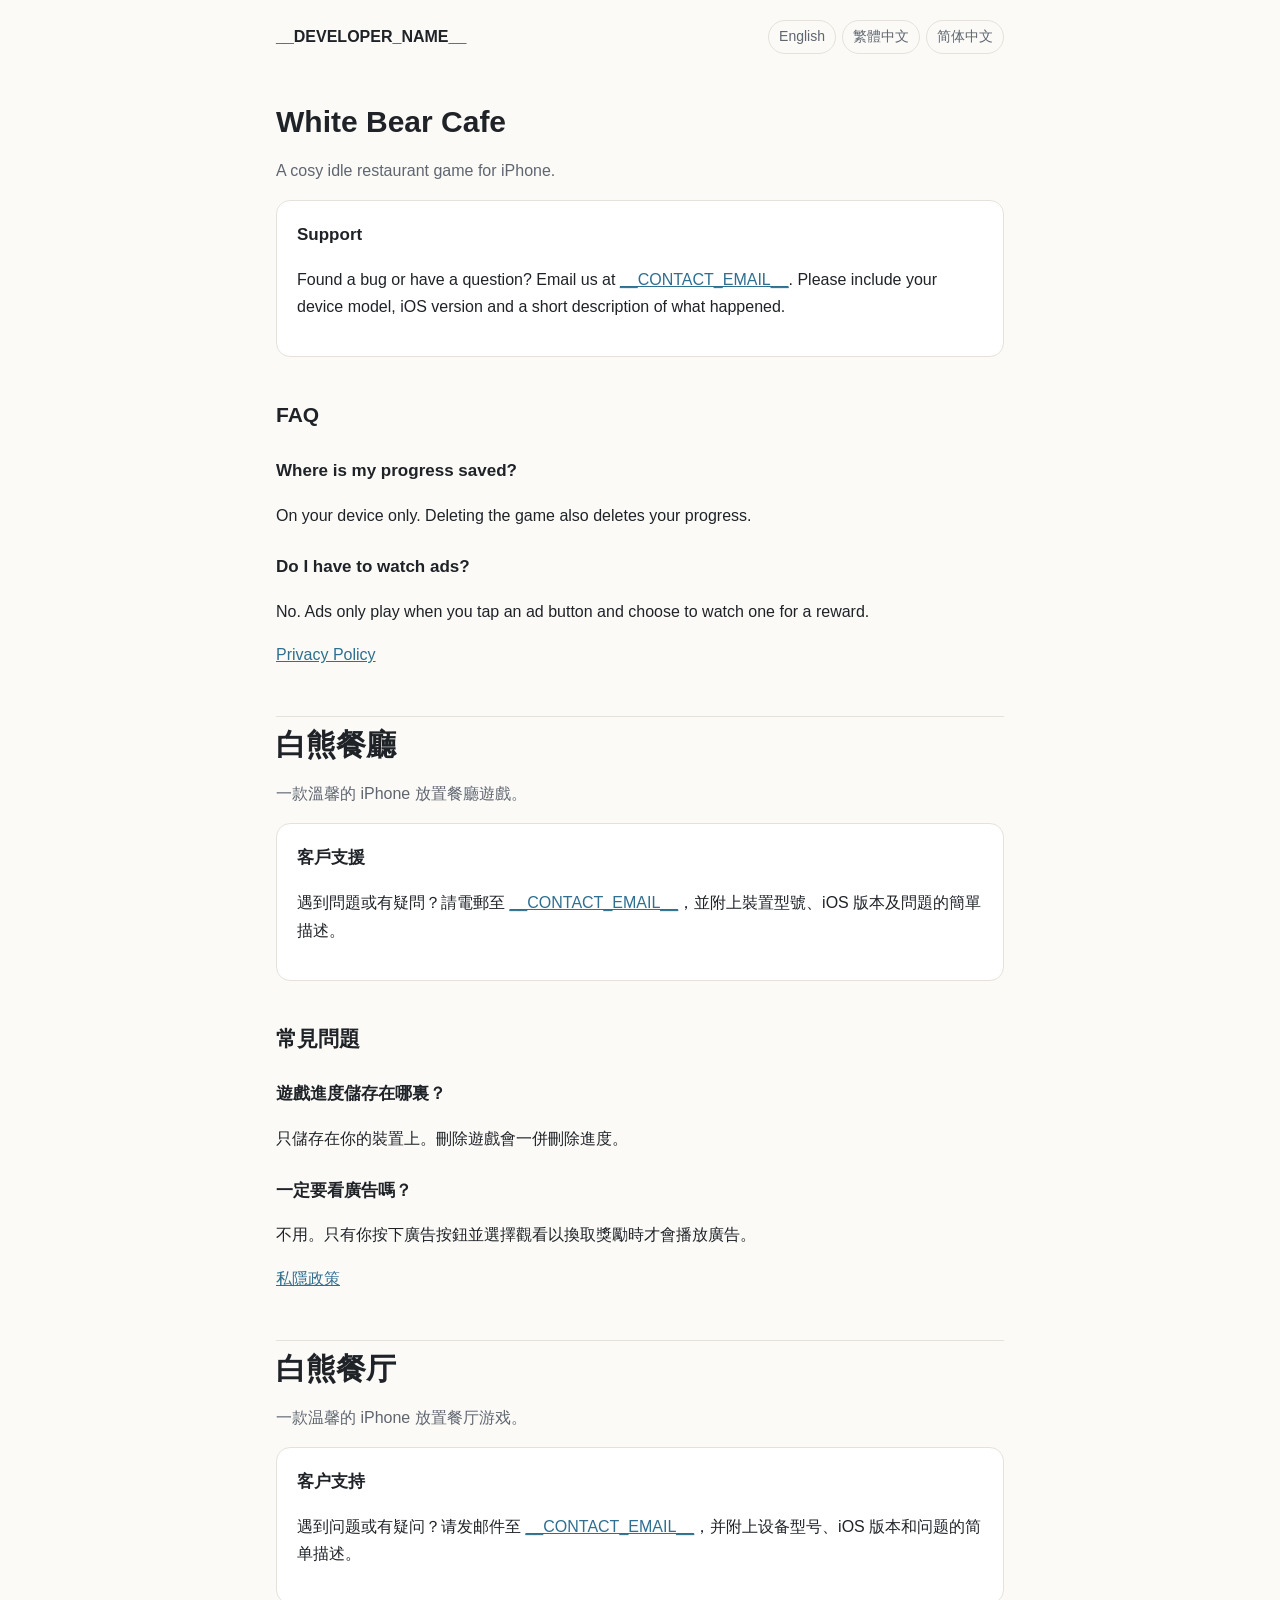
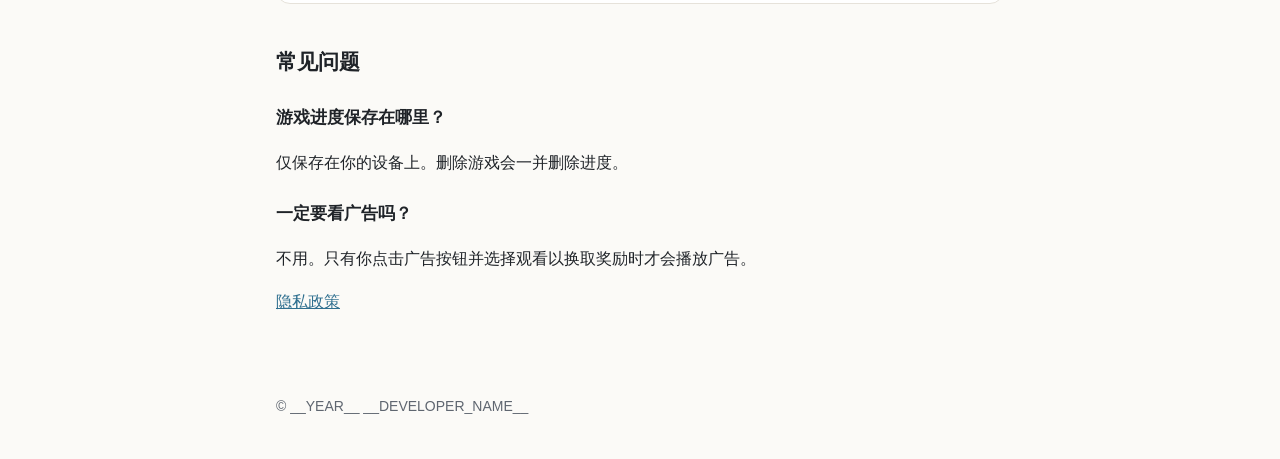
==== whitebear/index.html @ 40621d34 "feat(site): 开发者主页、白熊餐厅支持页与隐私政策、app-ads.txt 占位 Co-Authored-By: Claude Opus 5.5 <noreply@anthropic.com" ====
<!doctype html>
<html lang="en">
<head>
  <meta charset="utf-8">
  <meta name="viewport" content="width=device-width, initial-scale=1">
  <title>White Bear Cafe Support</title>
  <meta name="description" content="Support and contact for the mobile game White Bear Cafe.">
  <link rel="stylesheet" href="../assets/style.css">
</head>
<body>
<header class="site">
  <a class="home" href="../">__DEVELOPER_NAME__</a>
  <nav class="lang">
    <a href="#en" hreflang="en">English</a>
    <a href="#zh-hant" hreflang="zh-Hant">繁體中文</a>
    <a href="#zh-hans" hreflang="zh-Hans">简体中文</a>
  </nav>
</header>

<main>

<section class="lang-block" id="en" lang="en">
  <h1>White Bear Cafe</h1>
  <p class="muted">A cosy idle restaurant game for iPhone.</p>

  <div class="card">
    <h3>Support</h3>
    <p>Found a bug or have a question? Email us at
    <a href="mailto:__CONTACT_EMAIL__">__CONTACT_EMAIL__</a>.
    Please include your device model, iOS version and a short description of what happened.</p>
  </div>

  <h2>FAQ</h2>
  <h3>Where is my progress saved?</h3>
  <p>On your device only. Deleting the game also deletes your progress.</p>
  <h3>Do I have to watch ads?</h3>
  <p>No. Ads only play when you tap an ad button and choose to watch one for a reward.</p>

  <p><a href="privacy.html#en">Privacy Policy</a></p>
</section>

<section class="lang-block" id="zh-hant" lang="zh-Hant">
  <h1>白熊餐廳</h1>
  <p class="muted">一款溫馨的 iPhone 放置餐廳遊戲。</p>

  <div class="card">
    <h3>客戶支援</h3>
    <p>遇到問題或有疑問？請電郵至
    <a href="mailto:__CONTACT_EMAIL__">__CONTACT_EMAIL__</a>，並附上裝置型號、iOS 版本及問題的簡單描述。</p>
  </div>

  <h2>常見問題</h2>
  <h3>遊戲進度儲存在哪裏？</h3>
  <p>只儲存在你的裝置上。刪除遊戲會一併刪除進度。</p>
  <h3>一定要看廣告嗎？</h3>
  <p>不用。只有你按下廣告按鈕並選擇觀看以換取獎勵時才會播放廣告。</p>

  <p><a href="privacy.html#zh-hant">私隱政策</a></p>
</section>

<section class="lang-block" id="zh-hans" lang="zh-Hans">
  <h1>白熊餐厅</h1>
  <p class="muted">一款温馨的 iPhone 放置餐厅游戏。</p>

  <div class="card">
    <h3>客户支持</h3>
    <p>遇到问题或有疑问？请发邮件至
    <a href="mailto:__CONTACT_EMAIL__">__CONTACT_EMAIL__</a>，并附上设备型号、iOS 版本和问题的简单描述。</p>
  </div>

  <h2>常见问题</h2>
  <h3>游戏进度保存在哪里？</h3>
  <p>仅保存在你的设备上。删除游戏会一并删除进度。</p>
  <h3>一定要看广告吗？</h3>
  <p>不用。只有你点击广告按钮并选择观看以换取奖励时才会播放广告。</p>

  <p><a href="privacy.html#zh-hans">隐私政策</a></p>
</section>

</main>

<footer>© __YEAR__ __DEVELOPER_NAME__</footer>
</body>
</html>
---- assets/style.css ----
:root {
  --bg: #fbfaf7;
  --surface: #ffffff;
  --text: #1f2328;
  --muted: #5f6670;
  --line: #e6e2da;
  --accent: #2f6f8f;
  --radius: 14px;
  color-scheme: light dark;
}

@media (prefers-color-scheme: dark) {
  :root {
    --bg: #15171a;
    --surface: #1d2024;
    --text: #e8e6e3;
    --muted: #a3a9b1;
    --line: #2e3238;
    --accent: #7cc0e0;
  }
}

* { box-sizing: border-box; }

body {
  margin: 0;
  background: var(--bg);
  color: var(--text);
  font: 16px/1.7 -apple-system, BlinkMacSystemFont, "Segoe UI", "PingFang TC", "PingFang SC",
    "Noto Sans TC", "Noto Sans SC", "Microsoft JhengHei", sans-serif;
  -webkit-text-size-adjust: 100%;
}

main {
  max-width: 760px;
  margin: 0 auto;
  padding: 48px 16px 64px;
}

header.site {
  max-width: 760px;
  margin: 0 auto;
  padding: 20px 16px 0;
  display: flex;
  justify-content: space-between;
  align-items: center;
  gap: 12px;
  flex-wrap: wrap;
}

header.site a.home { color: var(--text); font-weight: 600; text-decoration: none; }

nav.lang { display: flex; gap: 6px; flex-wrap: wrap; }

nav.lang a {
  font-size: 14px;
  padding: 4px 10px;
  border: 1px solid var(--line);
  border-radius: 999px;
  color: var(--muted);
  text-decoration: none;
}

nav.lang a:hover { color: var(--text); border-color: var(--muted); }

h1 { font-size: 30px; line-height: 1.3; margin: 0 0 8px; }
h2 { font-size: 21px; margin: 40px 0 8px; }
h3 { font-size: 17px; margin: 24px 0 4px; }

p, li { overflow-wrap: anywhere; }

a { color: var(--accent); }

.muted { color: var(--muted); }

.card {
  background: var(--surface);
  border: 1px solid var(--line);
  border-radius: var(--radius);
  padding: 20px;
  margin: 16px 0;
}

.card h3 { margin-top: 0; }

section.lang-block {
  border-top: 1px solid var(--line);
  margin-top: 48px;
  padding-top: 8px;
}

section.lang-block:first-of-type { border-top: 0; margin-top: 0; padding-top: 0; }

footer {
  max-width: 760px;
  margin: 0 auto;
  padding: 0 16px 40px;
  font-size: 14px;
  color: var(--muted);
}
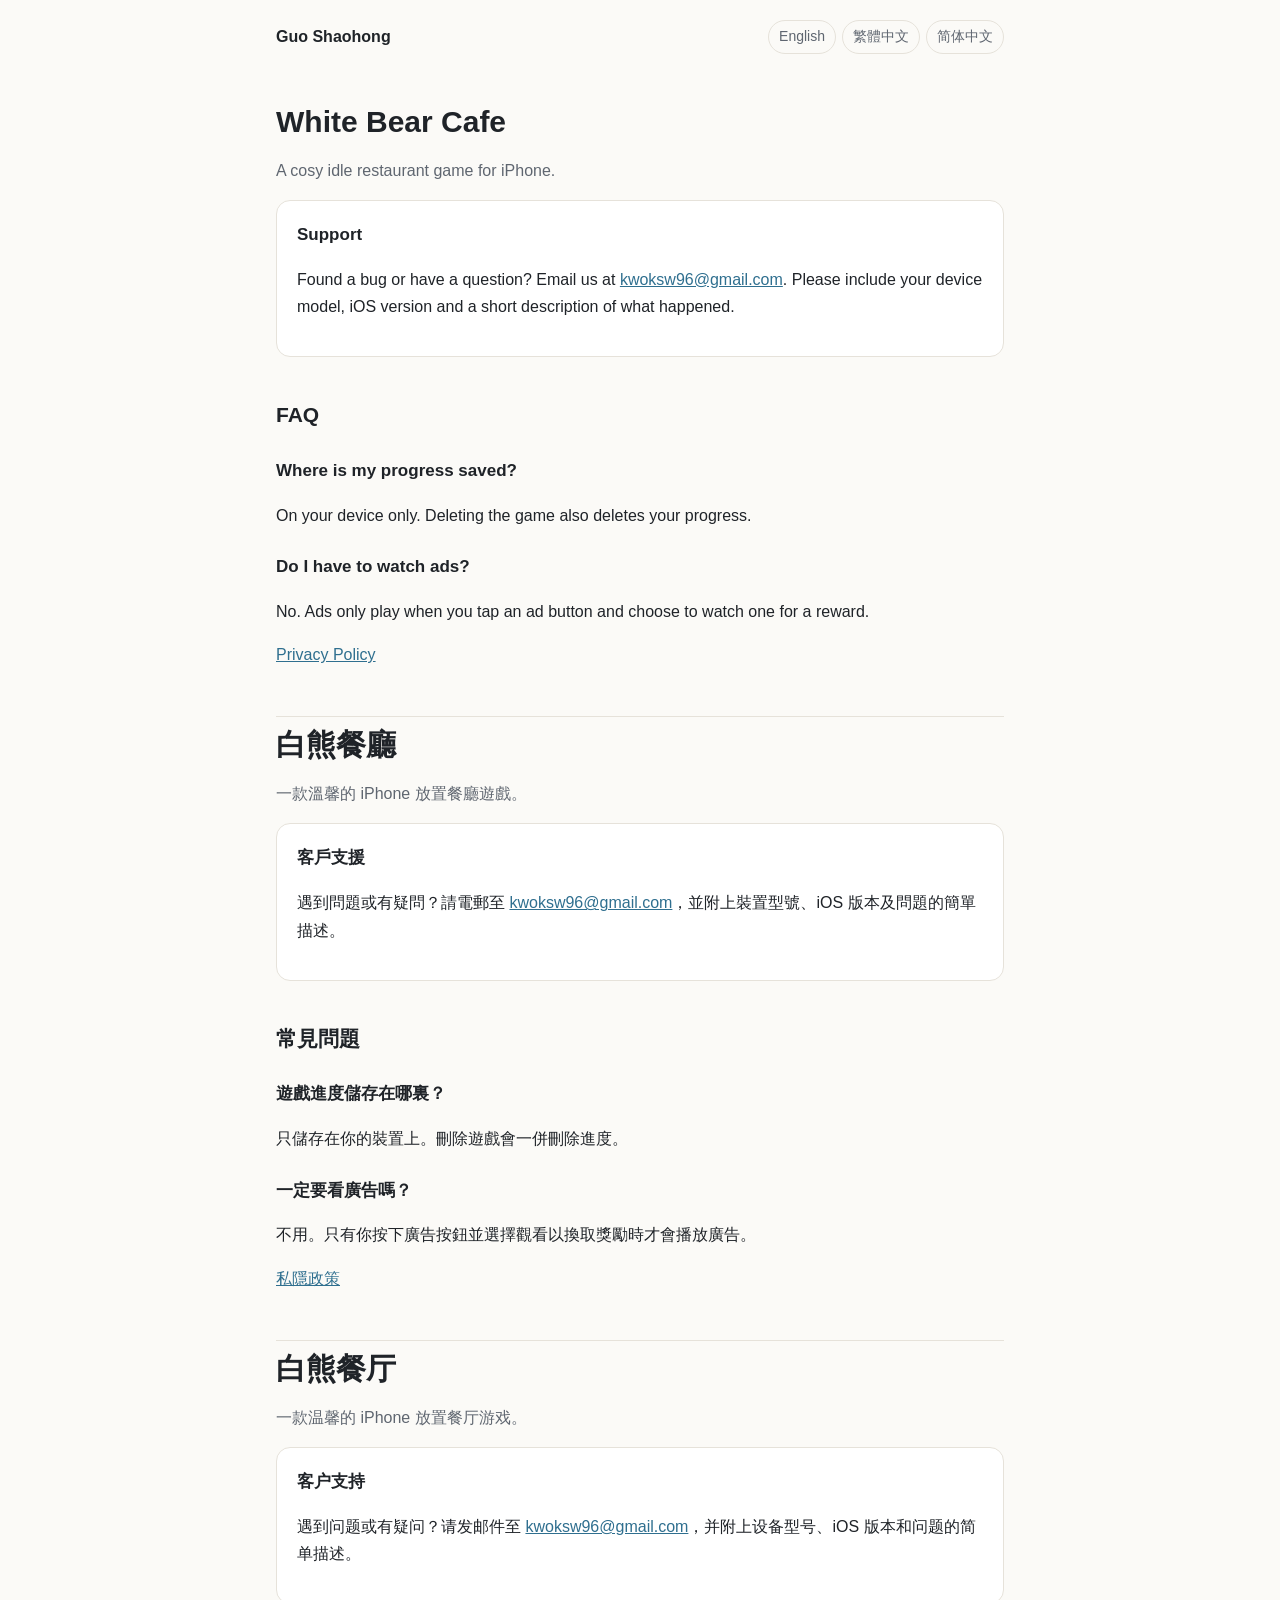
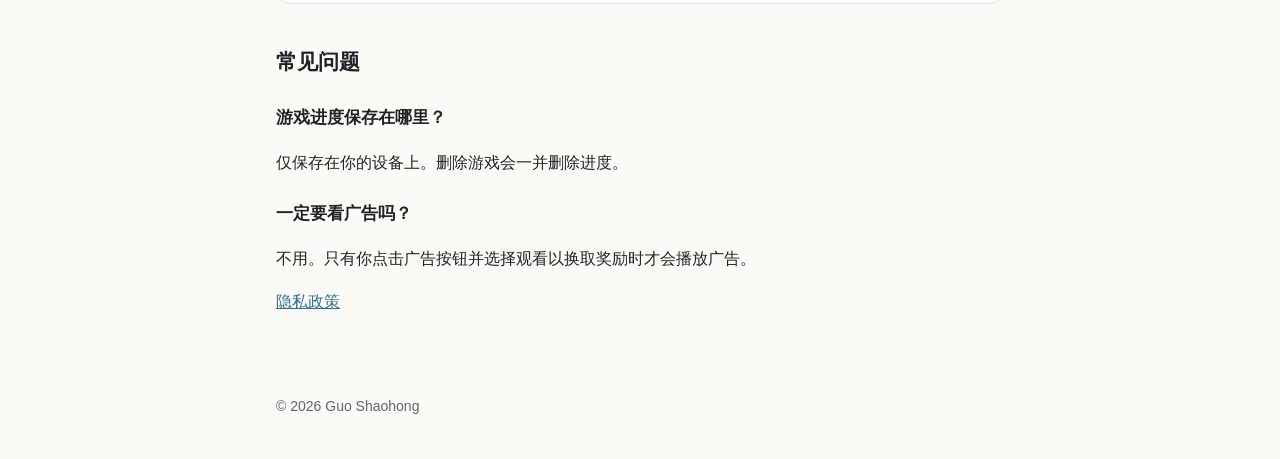
==== commit a0f6419b: "feat(site): 填入开发者信息，app-ads.txt 加 AdMob 发布商 Co-Authored-By: Claude Opus 5.5 <noreply@anthropic.com>" ====
--- a/whitebear/index.html
+++ b/whitebear/index.html
@@ -9,7 +9,7 @@
 </head>
 <body>
 <header class="site">
-  <a class="home" href="../">__DEVELOPER_NAME__</a>
+  <a class="home" href="../">Guo Shaohong</a>
   <nav class="lang">
     <a href="#en" hreflang="en">English</a>
     <a href="#zh-hant" hreflang="zh-Hant">繁體中文</a>
@@ -26,7 +26,7 @@
   <div class="card">
     <h3>Support</h3>
     <p>Found a bug or have a question? Email us at
-    <a href="mailto:__CONTACT_EMAIL__">__CONTACT_EMAIL__</a>.
+    <a href="mailto:kwoksw96@gmail.com">kwoksw96@gmail.com</a>.
     Please include your device model, iOS version and a short description of what happened.</p>
   </div>
 
@@ -46,7 +46,7 @@
   <div class="card">
     <h3>客戶支援</h3>
     <p>遇到問題或有疑問？請電郵至
-    <a href="mailto:__CONTACT_EMAIL__">__CONTACT_EMAIL__</a>，並附上裝置型號、iOS 版本及問題的簡單描述。</p>
+    <a href="mailto:kwoksw96@gmail.com">kwoksw96@gmail.com</a>，並附上裝置型號、iOS 版本及問題的簡單描述。</p>
   </div>
 
   <h2>常見問題</h2>
@@ -65,7 +65,7 @@
   <div class="card">
     <h3>客户支持</h3>
     <p>遇到问题或有疑问？请发邮件至
-    <a href="mailto:__CONTACT_EMAIL__">__CONTACT_EMAIL__</a>，并附上设备型号、iOS 版本和问题的简单描述。</p>
+    <a href="mailto:kwoksw96@gmail.com">kwoksw96@gmail.com</a>，并附上设备型号、iOS 版本和问题的简单描述。</p>
   </div>
 
   <h2>常见问题</h2>
@@ -79,6 +79,6 @@
 
 </main>
 
-<footer>© __YEAR__ __DEVELOPER_NAME__</footer>
+<footer>© 2026 Guo Shaohong</footer>
 </body>
 </html>
